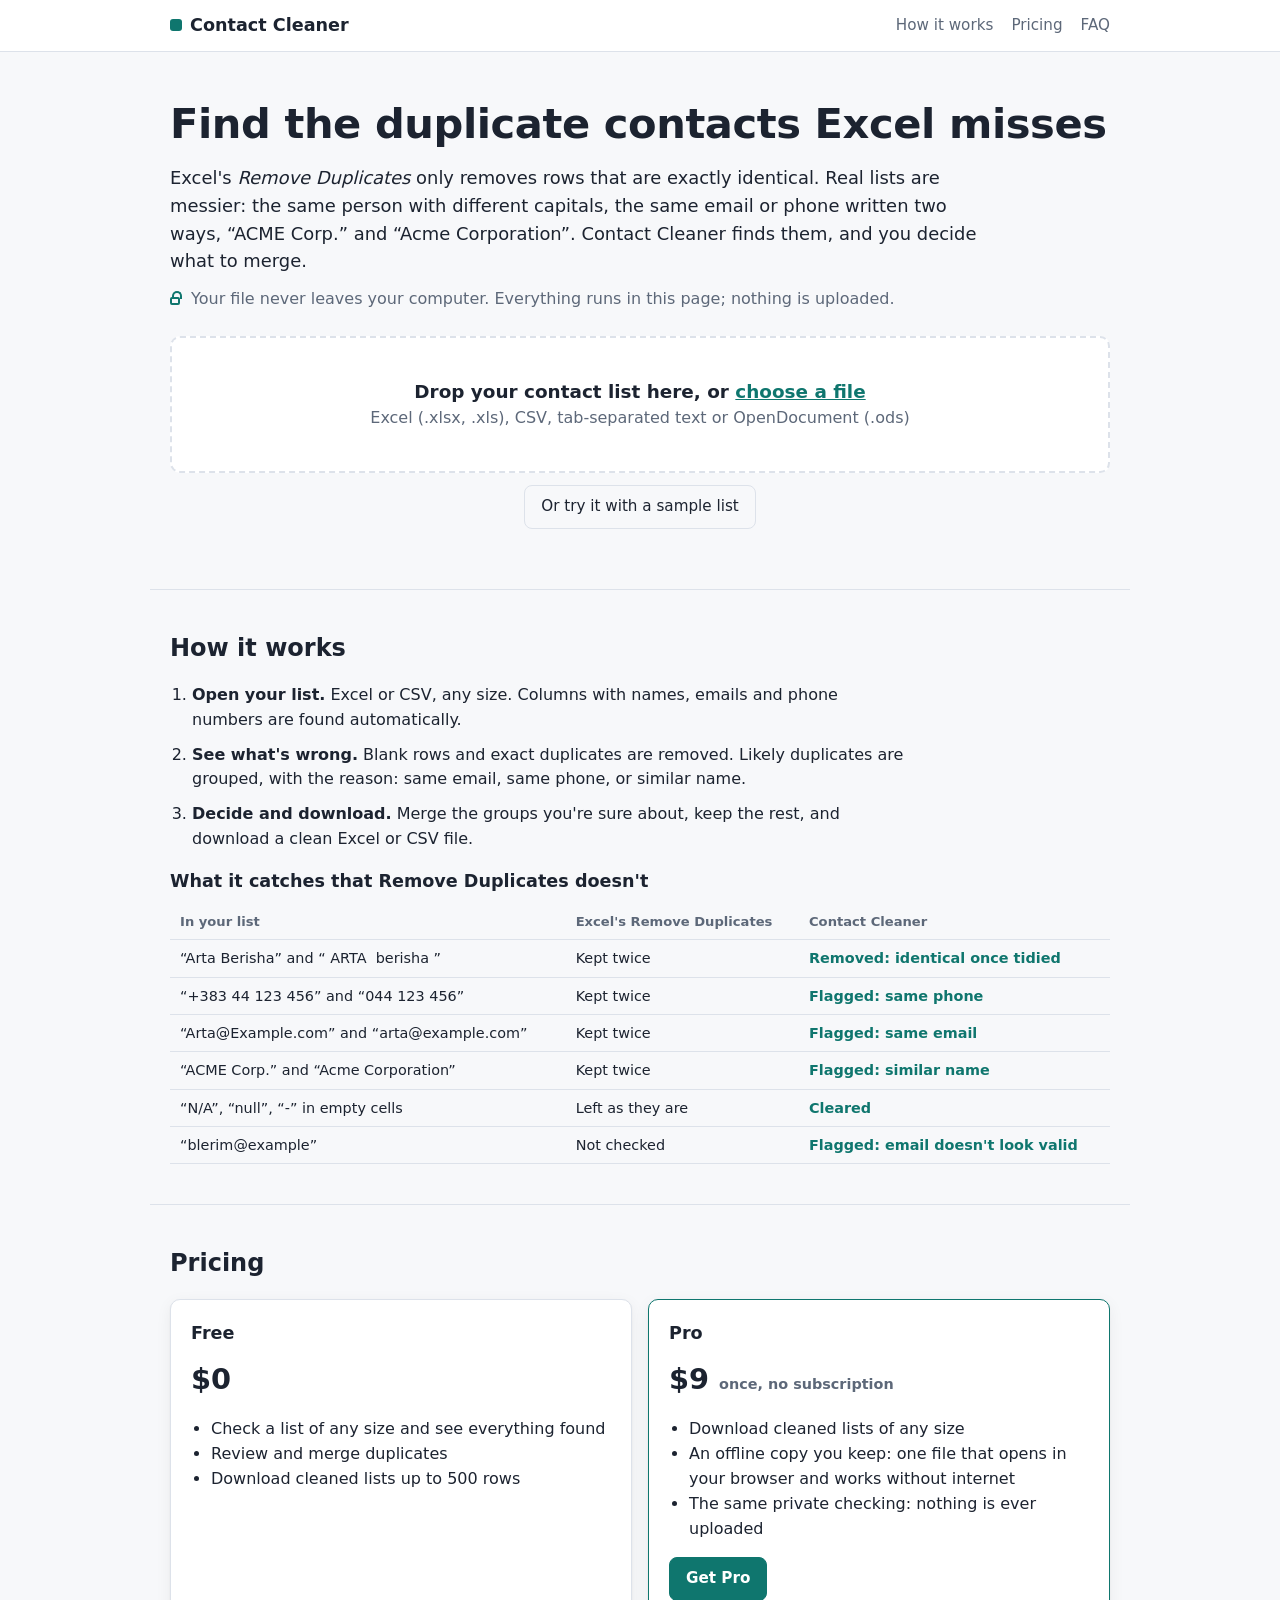
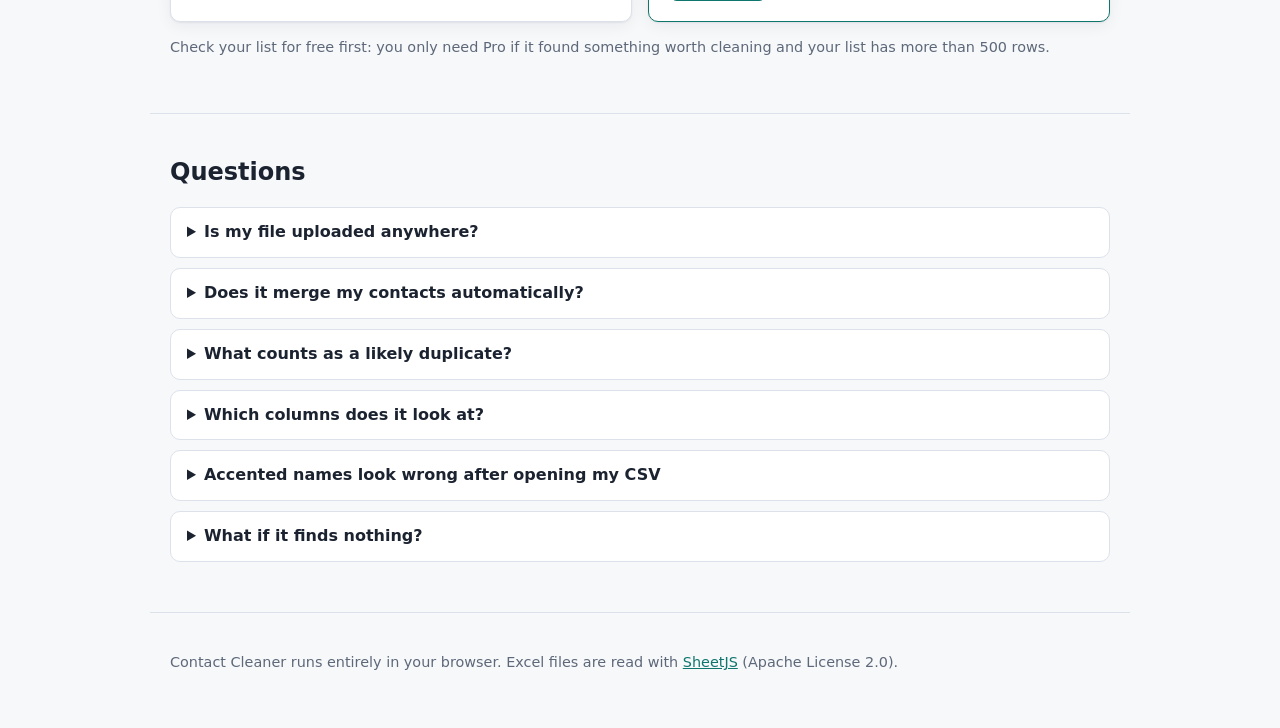
==== index.html @ 1a597e59 "Contact Cleaner: find duplicate contacts privately in the browser A web port of GENESIS's listclean." ====
<!doctype html>
<html lang="en" data-edition="free">
<head>
<meta charset="utf-8">
<meta name="viewport" content="width=device-width, initial-scale=1">
<!-- No network access at all: the file someone checks can never leave their computer. -->
<meta http-equiv="Content-Security-Policy" content="default-src 'none'; script-src 'self'; style-src 'self'; img-src 'self' data:; connect-src 'none'; form-action 'none'; base-uri 'none'">
<title>Contact Cleaner: find the duplicate contacts Excel misses</title>
<meta name="description" content="Find and remove duplicate contacts in Excel or CSV files, privately in your browser. Catches the same person typed differently, the same email or phone written two ways, and similar names. Your file is never uploaded.">
<link rel="stylesheet" href="style.css">
</head>
<body>
<header class="top">
  <div class="wrap top-row">
    <a class="brand" href="#">Contact&nbsp;Cleaner</a>
    <nav>
      <a href="#how">How it works</a>
      <a href="#pricing" data-only="free">Pricing</a>
      <a href="#faq">FAQ</a>
    </nav>
  </div>
</header>

<main>
<section class="hero wrap">
  <h1>Find the duplicate contacts Excel misses</h1>
  <p class="lede">Excel's <em>Remove Duplicates</em> only removes rows that are exactly identical. Real lists are messier: the same person with different capitals, the same email or phone written two ways, <q>ACME Corp.</q> and <q>Acme Corporation</q>. Contact Cleaner finds them, and you decide what to merge.</p>
  <p class="privacy-line"><span class="lock" aria-hidden="true"></span> Your file never leaves your computer. Everything runs in this page; nothing is uploaded.</p>

  <div id="drop" class="drop" tabindex="0" role="button" aria-describedby="drop-help">
    <input id="file" type="file" accept=".csv,.txt,.tsv,.xlsx,.xlsm,.xls,.ods" hidden>
    <p class="drop-title">Drop your contact list here, or <span class="link">choose a file</span></p>
    <p id="drop-help" class="muted">Excel (.xlsx, .xls), CSV, tab-separated text or OpenDocument (.ods)</p>
  </div>
  <p class="sample-line"><button id="sample" class="ghost" type="button">Or try it with a sample list</button></p>
  <p id="status" class="status" role="status" aria-live="polite"></p>
</section>

<section id="results" class="wrap results" hidden>
  <div class="results-head">
    <h2 id="results-title">What we found</h2>
    <div id="sheet-pick" class="sheet-pick" hidden>
      <label for="sheet">Sheet</label>
      <select id="sheet"></select>
    </div>
  </div>
  <div id="tiles" class="tiles"></div>
  <p id="columns" class="muted small"></p>
  <ul id="notes" class="notes"></ul>

  <div id="review" class="review">
    <div class="review-head">
      <h3>Likely duplicates to review</h3>
      <div class="bulk">
        <button id="merge-sure" type="button" class="ghost">Merge every group with the same email or phone</button>
        <button id="keep-all" type="button" class="ghost">Keep all</button>
      </div>
    </div>
    <p class="muted small">Nothing is merged unless you choose it. <strong>Merge into one</strong> keeps the first row and fills its empty cells from the others. Cells that differ within a group are highlighted.</p>
    <div id="groups"></div>
    <div id="pager" class="pager"></div>
  </div>

  <details id="invalid" class="invalid" hidden>
    <summary id="invalid-title"></summary>
    <div class="table-scroll"><table id="invalid-table"></table></div>
  </details>

  <div id="export" class="export">
    <h3>Download</h3>
    <p id="export-count"></p>
    <div id="export-buttons" class="export-buttons">
      <button id="dl-xlsx" type="button" class="primary">Cleaned list (.xlsx)</button>
      <button id="dl-csv" type="button">Cleaned list (.csv)</button>
      <button id="dl-dupes" type="button">Duplicates for review (.csv)</button>
      <button id="dl-summary" type="button" class="ghost">Summary (.txt)</button>
    </div>
    <div id="upsell" class="upsell" hidden>
      <p id="upsell-text"></p>
      <a id="buy" class="primary button" href="#pricing">Get Contact Cleaner Pro</a>
    </div>
  </div>
</section>

<section id="how" class="wrap band">
  <h2>How it works</h2>
  <ol class="steps">
    <li><strong>Open your list.</strong> Excel or CSV, any size. Columns with names, emails and phone numbers are found automatically.</li>
    <li><strong>See what's wrong.</strong> Blank rows and exact duplicates are removed. Likely duplicates are grouped, with the reason: same email, same phone, or similar name.</li>
    <li><strong>Decide and download.</strong> Merge the groups you're sure about, keep the rest, and download a clean Excel or CSV file.</li>
  </ol>

  <h3>What it catches that Remove Duplicates doesn't</h3>
  <div class="table-scroll">
  <table class="compare">
    <thead><tr><th>In your list</th><th>Excel's Remove Duplicates</th><th>Contact Cleaner</th></tr></thead>
    <tbody>
      <tr><td><q>Arta Berisha</q> and <q>&nbsp;ARTA&nbsp;&nbsp;berisha&nbsp;</q></td><td>Kept twice</td><td>Removed: identical once tidied</td></tr>
      <tr><td><q>+383 44 123 456</q> and <q>044 123 456</q></td><td>Kept twice</td><td>Flagged: same phone</td></tr>
      <tr><td><q>Arta@Example.com</q> and <q>arta@example.com</q></td><td>Kept twice</td><td>Flagged: same email</td></tr>
      <tr><td><q>ACME Corp.</q> and <q>Acme Corporation</q></td><td>Kept twice</td><td>Flagged: similar name</td></tr>
      <tr><td><q>N/A</q>, <q>null</q>, <q>-</q> in empty cells</td><td>Left as they are</td><td>Cleared</td></tr>
      <tr><td><q>blerim@example</q></td><td>Not checked</td><td>Flagged: email doesn't look valid</td></tr>
    </tbody>
  </table>
  </div>
</section>

<section id="pricing" class="wrap band" data-only="free">
  <h2>Pricing</h2>
  <div class="plans">
    <div class="plan">
      <h3>Free</h3>
      <p class="price">$0</p>
      <ul>
        <li>Check a list of any size and see everything found</li>
        <li>Review and merge duplicates</li>
        <li>Download cleaned lists up to <span class="free-rows">500</span> rows</li>
      </ul>
    </div>
    <div class="plan pro">
      <h3>Pro</h3>
      <p class="price"><span class="pro-price">$9</span> <span class="muted small">once, no subscription</span></p>
      <ul>
        <li>Download cleaned lists of any size</li>
        <li>An offline copy you keep: one file that opens in your browser and works without internet</li>
        <li>The same private checking: nothing is ever uploaded</li>
      </ul>
      <a class="primary button buy-link" href="#pricing">Get Pro</a>
    </div>
  </div>
  <p class="muted small">Check your list for free first: you only need Pro if it found something worth cleaning and your list has more than <span class="free-rows">500</span> rows.</p>
</section>

<section id="faq" class="wrap band">
  <h2>Questions</h2>
  <details><summary>Is my file uploaded anywhere?</summary>
    <p>No. The page reads your file inside your browser and never sends it anywhere. Its security settings block it from connecting to any server, so it couldn't send your file even by mistake. You can disconnect from the internet after the page has loaded and it keeps working.</p></details>
  <details><summary>Does it merge my contacts automatically?</summary>
    <p>Only exact duplicates (rows that are identical once spacing and capitals are tidied) are removed automatically. Likely duplicates are grouped for you to decide, because merging two different people is a worse mistake than keeping one duplicate.</p></details>
  <details><summary>What counts as a likely duplicate?</summary>
    <p>Two rows with the same email address, the same phone number (the last eight digits, so <q>+383 44 123 456</q> matches <q>044 123 456</q>), or names that are at least 88% similar after accents, punctuation and company endings like <q>Ltd</q> or <q>Corporation</q> are set aside. When similar names have different emails, the group says so: they may be two different people.</p></details>
  <details><summary>Which columns does it look at?</summary>
    <p>Columns whose headings mention email, name, company or organisation, and phone, mobile or WhatsApp. If no heading says email, a column where most values look like email addresses is used. Every other column is kept as it is.</p></details>
  <details><summary>Accented names look wrong after opening my CSV</summary>
    <p>Some CSV files are saved in an older encoding. Contact Cleaner detects Western and Central European encodings and tells you which one it used; the downloaded files are saved so Excel shows accented names correctly.</p></details>
  <details><summary>What if it finds nothing?</summary>
    <p>Then your list is already clean and you don't need to buy anything. The free check shows everything it finds before you pay.</p></details>
</section>
</main>

<footer class="wrap foot">
  <p class="muted small">Contact Cleaner runs entirely in your browser. Excel files are read with <a href="https://sheetjs.com" rel="noopener">SheetJS</a> (Apache License 2.0).</p>
</footer>

<script src="vendor/xlsx.full.min.js"></script>
<script src="engine.js"></script>
<script src="config.js"></script>
<script src="app.js"></script>
</body>
</html>
---- style.css ----
:root {
  --bg: #f7f8fa;
  --surface: #ffffff;
  --text: #1c2330;
  --muted: #5d6879;
  --line: #dde2ea;
  --accent: #0f766e;
  --accent-ink: #ffffff;
  --accent-soft: #e3f3f1;
  --warn-soft: #fff4d6;
  --warn-line: #e8c565;
  --diff: #fff1c2;
  --radius: 10px;
  --shadow: 0 1px 2px rgba(16, 24, 40, .06), 0 4px 16px rgba(16, 24, 40, .06);
  color-scheme: light;
}
@media (prefers-color-scheme: dark) {
  :root {
    --bg: #0f1419;
    --surface: #171e26;
    --text: #e6eaf0;
    --muted: #9aa5b5;
    --line: #2a3441;
    --accent: #2bb5a8;
    --accent-ink: #062320;
    --accent-soft: #123430;
    --warn-soft: #3a3015;
    --warn-line: #7d6522;
    --diff: #4a3d12;
    color-scheme: dark;
  }
}

* { box-sizing: border-box; }
html { scroll-behavior: smooth; }
body {
  margin: 0;
  font: 16px/1.55 system-ui, -apple-system, "Segoe UI", Roboto, "Helvetica Neue", Arial, sans-serif;
  color: var(--text);
  background: var(--bg);
}
a { color: var(--accent); }
q { quotes: "\201C" "\201D"; }
.wrap { max-width: 980px; margin: 0 auto; padding-inline: 20px; }
.muted { color: var(--muted); }
.small { font-size: .9rem; }
[hidden] { display: none !important; }
html[data-edition="pro"] [data-only="free"] { display: none !important; }

/* header */
.top { background: var(--surface); border-bottom: 1px solid var(--line); position: sticky; top: 0; z-index: 5; }
.top-row { display: flex; align-items: center; justify-content: space-between; gap: 16px; padding-block: 12px; flex-wrap: wrap; }
.brand { font-weight: 700; font-size: 1.1rem; color: var(--text); text-decoration: none; }
.brand::before { content: ""; display: inline-block; width: 12px; height: 12px; margin-right: 8px; border-radius: 3px; background: var(--accent); vertical-align: 0; }
nav { display: flex; gap: 18px; flex-wrap: wrap; }
nav a { color: var(--muted); text-decoration: none; font-size: .95rem; }
nav a:hover { color: var(--text); }

/* hero */
.hero { padding-block: 48px 24px; }
h1 { font-size: clamp(1.8rem, 4vw, 2.6rem); line-height: 1.15; margin: 0 0 16px; letter-spacing: -.01em; }
h2 { font-size: 1.5rem; margin: 0 0 16px; }
h3 { font-size: 1.1rem; margin: 0 0 10px; }
.lede { font-size: 1.12rem; max-width: 46em; margin: 0 0 12px; }
.privacy-line { color: var(--muted); margin: 0 0 24px; }
.lock { display: inline-block; width: 10px; height: 8px; border: 2px solid var(--accent); border-radius: 2px; position: relative; margin-right: 6px; top: 1px; }
.lock::before { content: ""; position: absolute; left: 0; top: -8px; width: 6px; height: 6px; border: 2px solid var(--accent); border-bottom: 0; border-radius: 5px 5px 0 0; }

.drop {
  border: 2px dashed var(--line); border-radius: var(--radius); background: var(--surface);
  padding: 40px 20px; text-align: center; cursor: pointer; transition: border-color .15s, background .15s;
}
.drop:hover, .drop:focus-visible, .drop.over { border-color: var(--accent); background: var(--accent-soft); outline: none; }
.drop-title { font-size: 1.15rem; font-weight: 600; margin: 0 0 6px; }
.drop p { margin: 0; }
.link { color: var(--accent); text-decoration: underline; }
.sample-line { margin: 12px 0 0; text-align: center; }
.status { min-height: 1.5em; margin: 12px 0 0; text-align: center; color: var(--muted); }
.status.error { color: #c0392b; }

/* buttons */
button, .button {
  font: inherit; font-size: .95rem; padding: 9px 16px; border-radius: 8px; cursor: pointer;
  border: 1px solid var(--line); background: var(--surface); color: var(--text); text-decoration: none; display: inline-block;
}
button:hover, .button:hover { border-color: var(--accent); }
button:focus-visible, .button:focus-visible, summary:focus-visible { outline: 3px solid var(--accent-soft); outline-offset: 2px; }
button:disabled { opacity: .45; cursor: not-allowed; }
.primary { background: var(--accent); border-color: var(--accent); color: var(--accent-ink); font-weight: 600; }
.ghost { background: transparent; }

/* results */
.results { padding-block: 8px 32px; }
/* Land below the sticky header when scrolled to. */
#results, #review, section[id] { scroll-margin-top: 72px; }
.results-head { display: flex; align-items: baseline; justify-content: space-between; gap: 12px; flex-wrap: wrap; }
.sheet-pick { display: flex; gap: 8px; align-items: center; }
select { font: inherit; padding: 6px 8px; border-radius: 6px; border: 1px solid var(--line); background: var(--surface); color: var(--text); }
.tiles { display: grid; grid-template-columns: repeat(auto-fit, minmax(150px, 1fr)); gap: 12px; margin: 8px 0 12px; }
.tile { background: var(--surface); border: 1px solid var(--line); border-radius: var(--radius); padding: 14px 16px; box-shadow: var(--shadow); }
.tile .n { font-size: 1.7rem; font-weight: 700; line-height: 1.1; }
.tile .l { color: var(--muted); font-size: .88rem; }
.tile.hot { border-color: var(--accent); }
.notes { margin: 0 0 16px; padding-left: 20px; color: var(--muted); font-size: .92rem; }

.review { margin-top: 20px; }
.review-head { display: flex; justify-content: space-between; align-items: center; gap: 12px; flex-wrap: wrap; }
.bulk { display: flex; gap: 8px; flex-wrap: wrap; }
.group { background: var(--surface); border: 1px solid var(--line); border-radius: var(--radius); margin: 12px 0; box-shadow: var(--shadow); }
.group.merge { border-color: var(--accent); }
.group-head { display: flex; justify-content: space-between; align-items: center; gap: 10px; padding: 10px 14px; border-bottom: 1px solid var(--line); flex-wrap: wrap; }
.badge { display: inline-block; font-size: .8rem; font-weight: 600; padding: 2px 8px; border-radius: 999px; background: var(--accent-soft); color: var(--text); }
.badge.caution { background: var(--warn-soft); border: 1px solid var(--warn-line); }
.choice { display: inline-flex; border: 1px solid var(--line); border-radius: 8px; overflow: hidden; }
.choice label { padding: 6px 12px; cursor: pointer; font-size: .9rem; }
.choice input { position: absolute; opacity: 0; pointer-events: none; }
.choice input:checked + span { font-weight: 700; color: var(--accent); }
.choice label:has(input:checked) { background: var(--accent-soft); }
.choice label:has(input:focus-visible) { outline: 3px solid var(--accent-soft); }
.table-scroll { overflow-x: auto; }
table { border-collapse: collapse; width: 100%; font-size: .9rem; }
th, td { text-align: left; padding: 7px 10px; border-bottom: 1px solid var(--line); vertical-align: top; white-space: nowrap; }
th { font-weight: 600; color: var(--muted); font-size: .82rem; }
td.diff { background: var(--diff); }
td.rownum { color: var(--muted); }
.group table tr:last-child td { border-bottom: 0; }
.pager { display: flex; gap: 10px; align-items: center; justify-content: center; margin: 8px 0; }
.invalid { margin: 20px 0; background: var(--surface); border: 1px solid var(--line); border-radius: var(--radius); padding: 10px 14px; }
.invalid summary { cursor: pointer; font-weight: 600; }

.export { margin-top: 24px; background: var(--surface); border: 1px solid var(--line); border-radius: var(--radius); padding: 18px; box-shadow: var(--shadow); }
.export-buttons { display: flex; gap: 10px; flex-wrap: wrap; }
.upsell { margin-top: 14px; padding: 14px; border-radius: 8px; background: var(--warn-soft); border: 1px solid var(--warn-line); }
.upsell p { margin: 0 0 10px; }

/* bands */
.band { padding-block: 40px; border-top: 1px solid var(--line); }
.steps { padding-left: 22px; max-width: 46em; }
.steps li { margin-bottom: 10px; }
.compare td:first-child { white-space: normal; min-width: 14em; }
.compare td:nth-child(3) { color: var(--accent); font-weight: 600; }
.plans { display: grid; grid-template-columns: repeat(auto-fit, minmax(260px, 1fr)); gap: 16px; margin-bottom: 12px; }
.plan { background: var(--surface); border: 1px solid var(--line); border-radius: var(--radius); padding: 20px; box-shadow: var(--shadow); }
.plan.pro { border-color: var(--accent); }
.plan ul { padding-left: 20px; }
.price { font-size: 1.8rem; font-weight: 700; margin: 0 0 6px; }
#faq details { background: var(--surface); border: 1px solid var(--line); border-radius: var(--radius); padding: 12px 16px; margin: 10px 0; }
#faq summary { cursor: pointer; font-weight: 600; }
#faq details p { margin: 10px 0 0; }
.foot { padding-block: 24px 40px; border-top: 1px solid var(--line); }

@media (max-width: 600px) {
  .hero { padding-block: 28px 16px; }
  .drop { padding: 28px 14px; }
  .group-head { align-items: flex-start; }
}
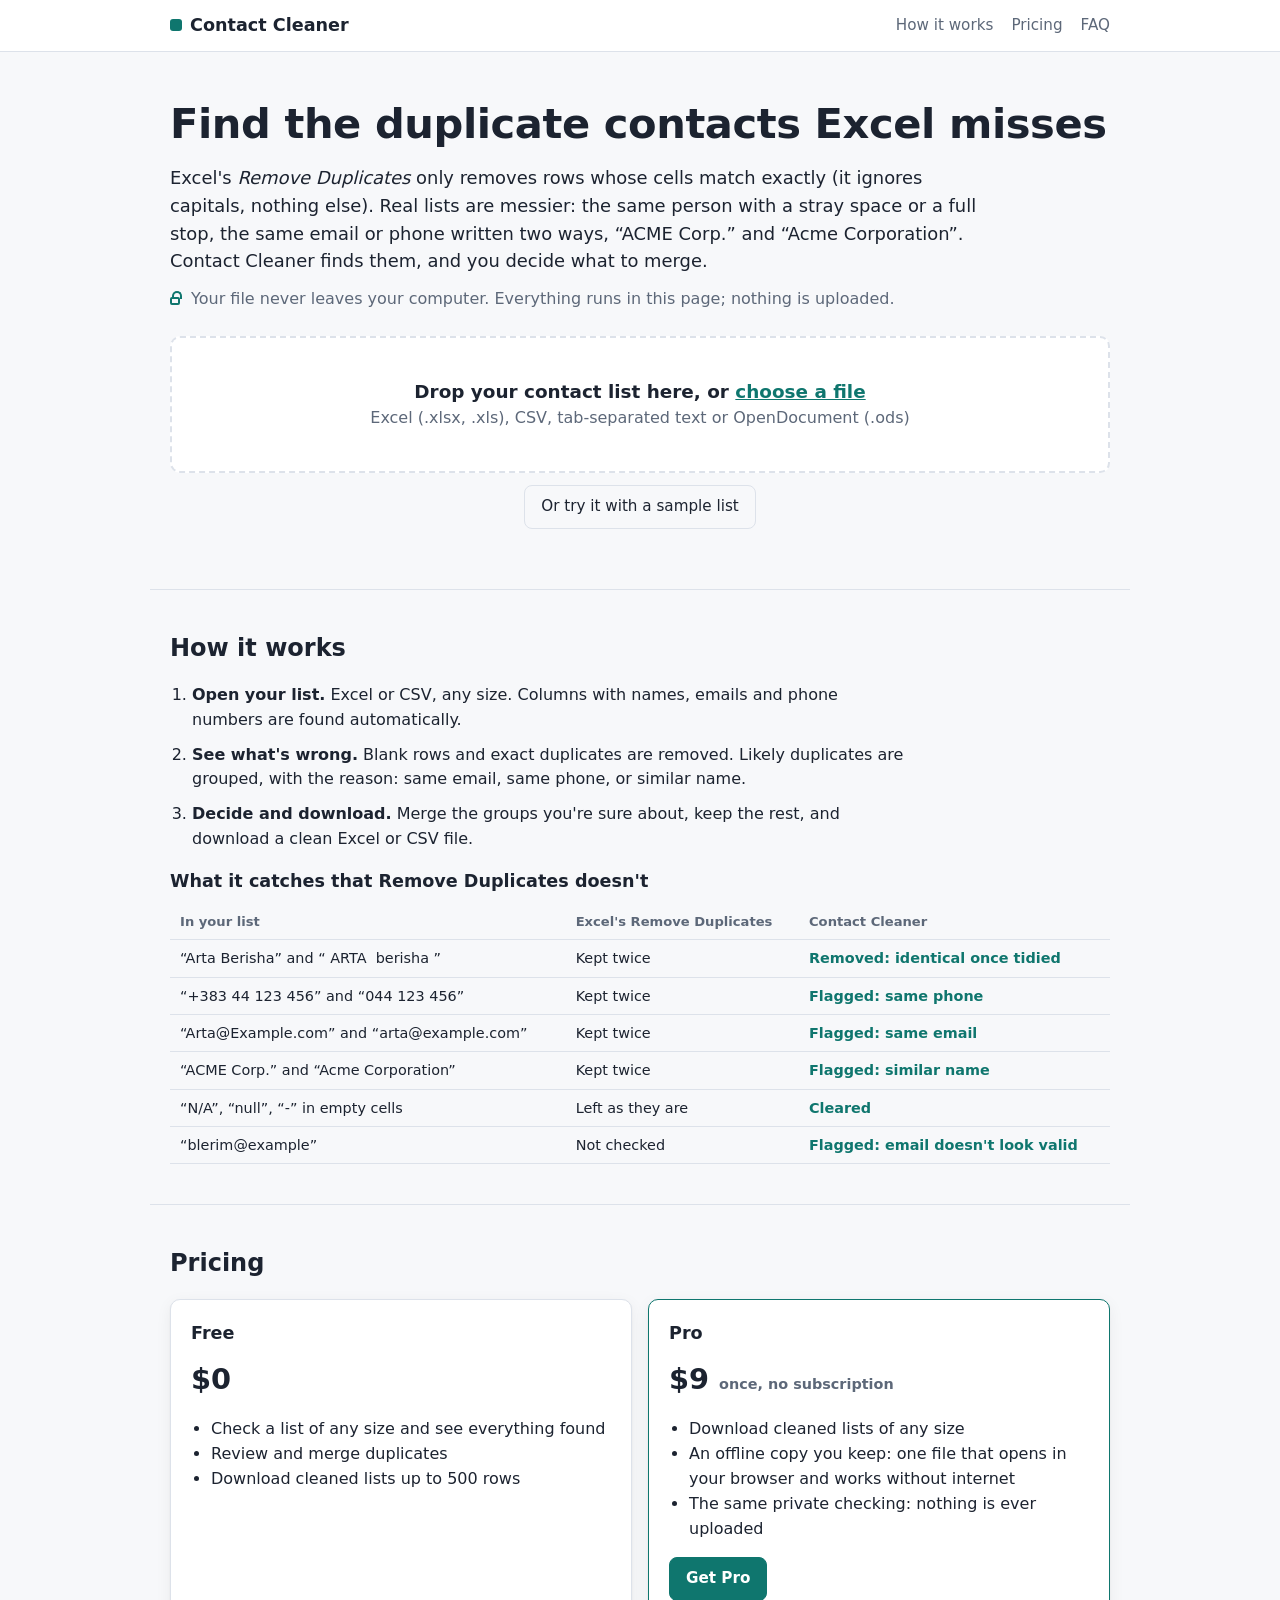
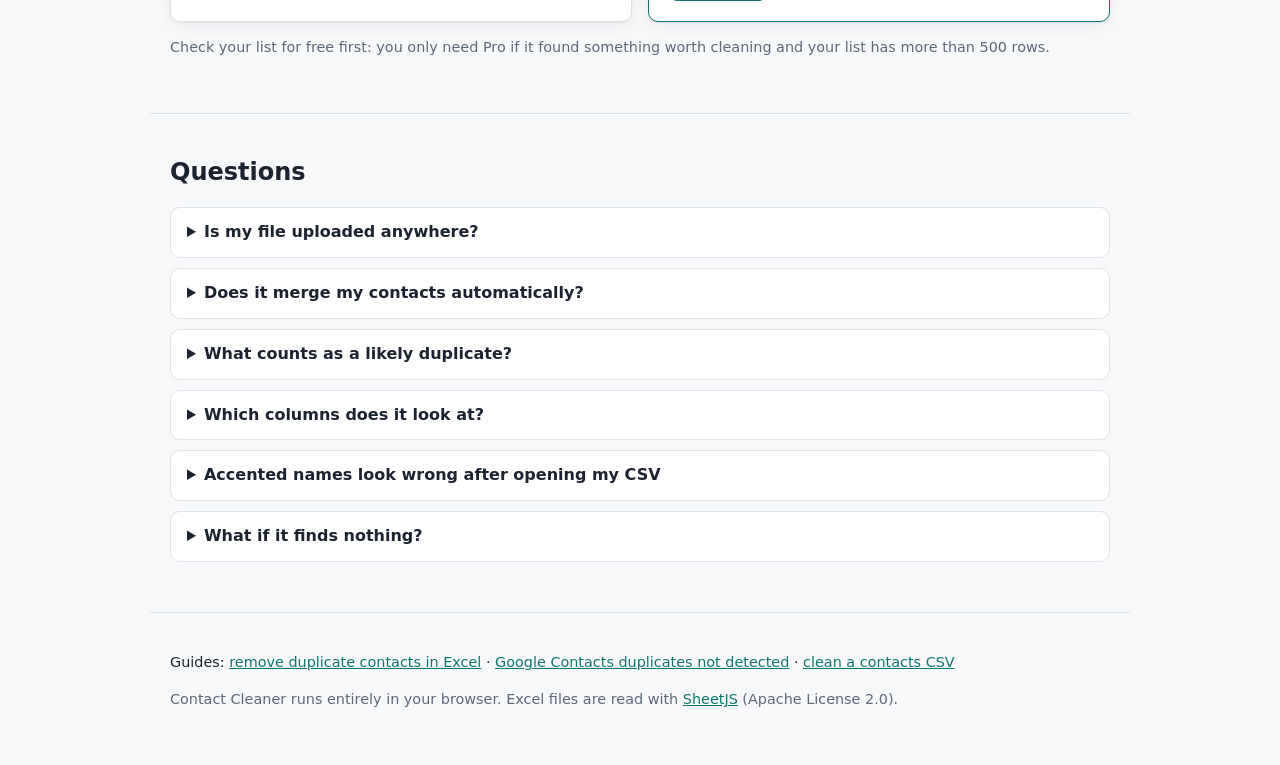
==== commit f539d18b: "Add three search guides, robots.txt and a sitemap entry for each Guides for the searches people actu" ====
--- a/index.html
+++ b/index.html
@@ -7,6 +7,16 @@
 <meta http-equiv="Content-Security-Policy" content="default-src 'none'; script-src 'self'; style-src 'self'; img-src 'self' data:; connect-src 'none'; form-action 'none'; base-uri 'none'">
 <title>Contact Cleaner: find the duplicate contacts Excel misses</title>
 <meta name="description" content="Find and remove duplicate contacts in Excel or CSV files, privately in your browser. Catches the same person typed differently, the same email or phone written two ways, and similar names. Your file is never uploaded.">
+<link rel="icon" href="data:image/svg+xml,%3Csvg xmlns='http://www.w3.org/2000/svg' viewBox='0 0 32 32'%3E%3Crect x='3' y='3' width='26' height='26' rx='6' fill='%230f766e'/%3E%3Cpath d='M10 16.5l4 4 8-9' stroke='white' stroke-width='3' fill='none' stroke-linecap='round' stroke-linejoin='round'/%3E%3C/svg%3E">
+<link rel="canonical" href="https://naserdemiraj.github.io/contact-cleaner/">
+<meta property="og:type" content="website">
+<meta property="og:url" content="https://naserdemiraj.github.io/contact-cleaner/">
+<meta property="og:title" content="Contact Cleaner: find the duplicate contacts Excel misses">
+<meta property="og:description" content="Same email or phone written two ways, similar names, N/A junk: found in your Excel or CSV list, privately in your browser. Free to check.">
+<meta property="og:image" content="https://naserdemiraj.github.io/contact-cleaner/og.png">
+<meta property="og:image:width" content="1200">
+<meta property="og:image:height" content="630">
+<meta name="twitter:card" content="summary_large_image">
 <link rel="stylesheet" href="style.css">
 </head>
 <body>
@@ -24,7 +34,7 @@
 <main>
 <section class="hero wrap">
   <h1>Find the duplicate contacts Excel misses</h1>
-  <p class="lede">Excel's <em>Remove Duplicates</em> only removes rows that are exactly identical. Real lists are messier: the same person with different capitals, the same email or phone written two ways, <q>ACME Corp.</q> and <q>Acme Corporation</q>. Contact Cleaner finds them, and you decide what to merge.</p>
+  <p class="lede">Excel's <em>Remove Duplicates</em> only removes rows whose cells match exactly (it ignores capitals, nothing else). Real lists are messier: the same person with a stray space or a full stop, the same email or phone written two ways, <q>ACME Corp.</q> and <q>Acme Corporation</q>. Contact Cleaner finds them, and you decide what to merge.</p>
   <p class="privacy-line"><span class="lock" aria-hidden="true"></span> Your file never leaves your computer. Everything runs in this page; nothing is uploaded.</p>
 
   <div id="drop" class="drop" tabindex="0" role="button" aria-describedby="drop-help">
@@ -150,6 +160,10 @@
 </main>
 
 <footer class="wrap foot">
+  <p class="small" data-only="free">Guides:
+    <a href="guides/remove-duplicate-contacts-excel.html">remove duplicate contacts in Excel</a> ·
+    <a href="guides/google-contacts-duplicates-not-detected.html">Google Contacts duplicates not detected</a> ·
+    <a href="guides/merge-duplicate-contacts-csv.html">clean a contacts CSV</a></p>
   <p class="muted small">Contact Cleaner runs entirely in your browser. Excel files are read with <a href="https://sheetjs.com" rel="noopener">SheetJS</a> (Apache License 2.0).</p>
 </footer>
 
--- a/style.css
+++ b/style.css
@@ -149,6 +149,18 @@
 #faq details p { margin: 10px 0 0; }
 .foot { padding-block: 24px 40px; border-top: 1px solid var(--line); }
 
+/* guides */
+.guide { max-width: 46em; padding-block: 36px 24px; }
+.guide h1 { font-size: 1.8rem; line-height: 1.25; margin: 0 0 12px; }
+.guide h2 { font-size: 1.25rem; margin: 32px 0 8px; }
+.guide pre, .guide code { font-family: ui-monospace, SFMono-Regular, Consolas, monospace; font-size: .92em; }
+.guide pre { background: var(--surface); border: 1px solid var(--line); border-radius: 8px; padding: 12px 14px; overflow-x: auto; }
+.guide :not(pre) > code { background: var(--accent-soft); padding: 1px 5px; border-radius: 4px; }
+.guide .callout { background: var(--accent-soft); border-radius: var(--radius); padding: 14px 18px; margin: 28px 0; }
+.guide .callout p { margin: 0 0 10px; }
+.crumbs { margin: 0 0 14px; }
+.more-guides { display: flex; gap: 6px 18px; flex-wrap: wrap; margin: 0; padding: 0; list-style: none; }
+
 @media (max-width: 600px) {
   .hero { padding-block: 28px 16px; }
   .drop { padding: 28px 14px; }
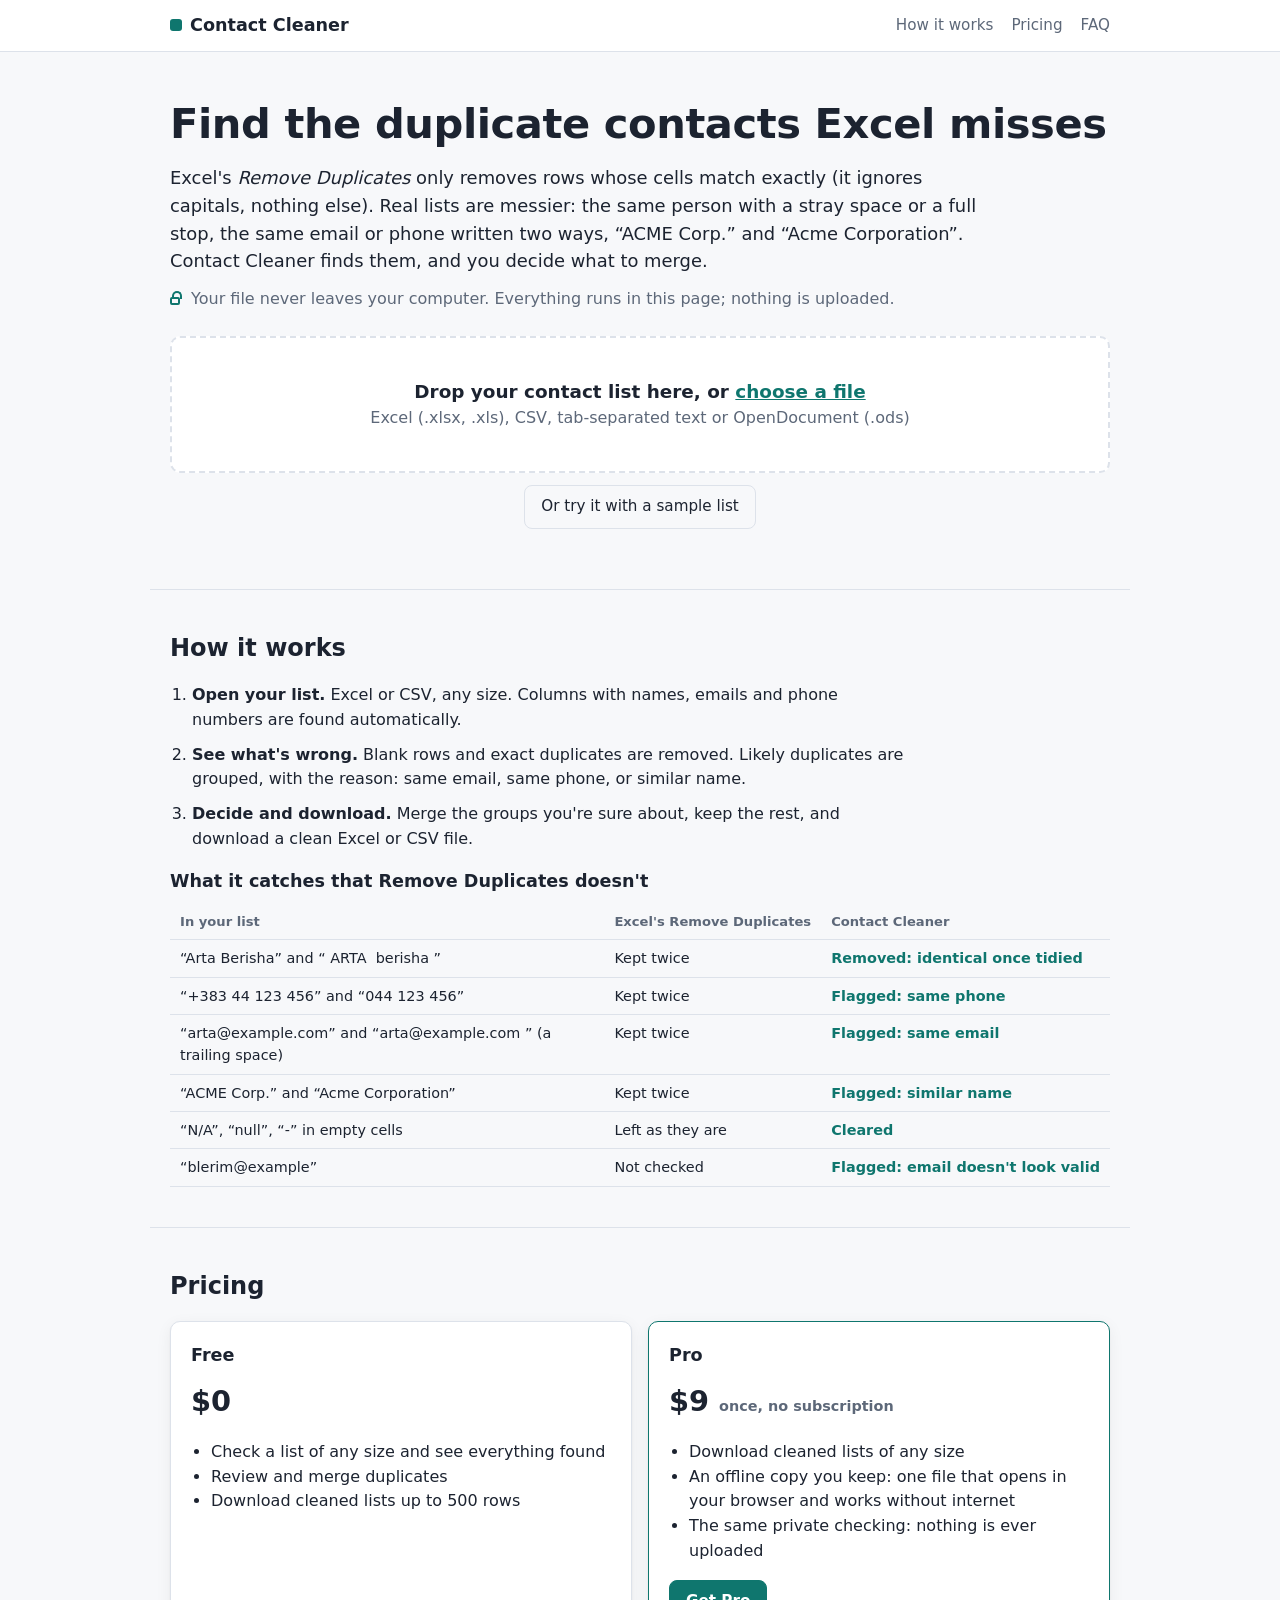
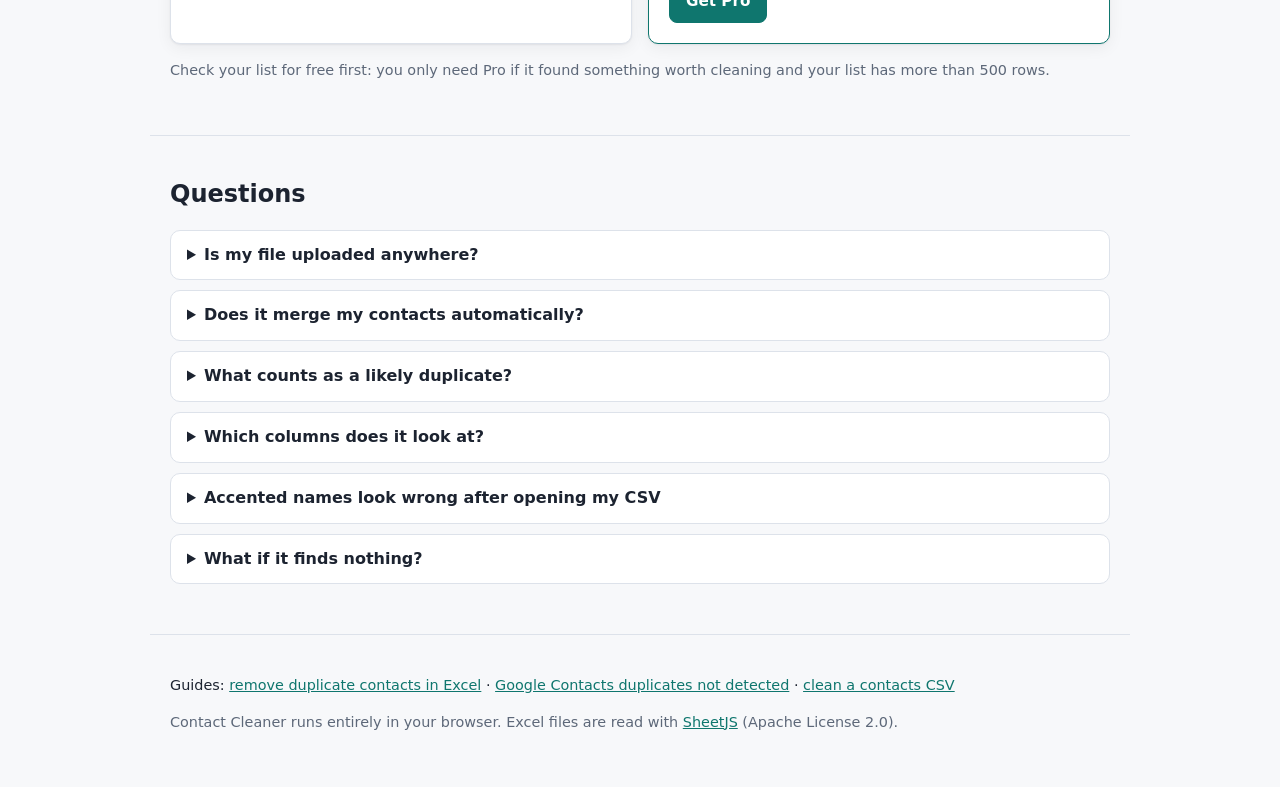
==== commit dac4a420: "Fix comparison row: Excel's Remove Duplicates ignores capitals The table said it keeps arta@example." ====
--- a/index.html
+++ b/index.html
@@ -107,7 +107,7 @@
     <tbody>
       <tr><td><q>Arta Berisha</q> and <q>&nbsp;ARTA&nbsp;&nbsp;berisha&nbsp;</q></td><td>Kept twice</td><td>Removed: identical once tidied</td></tr>
       <tr><td><q>+383 44 123 456</q> and <q>044 123 456</q></td><td>Kept twice</td><td>Flagged: same phone</td></tr>
-      <tr><td><q>Arta@Example.com</q> and <q>arta@example.com</q></td><td>Kept twice</td><td>Flagged: same email</td></tr>
+      <tr><td><q>arta@example.com</q> and <q>arta@example.com&nbsp;</q> (a trailing space)</td><td>Kept twice</td><td>Flagged: same email</td></tr>
       <tr><td><q>ACME Corp.</q> and <q>Acme Corporation</q></td><td>Kept twice</td><td>Flagged: similar name</td></tr>
       <tr><td><q>N/A</q>, <q>null</q>, <q>-</q> in empty cells</td><td>Left as they are</td><td>Cleared</td></tr>
       <tr><td><q>blerim@example</q></td><td>Not checked</td><td>Flagged: email doesn't look valid</td></tr>
